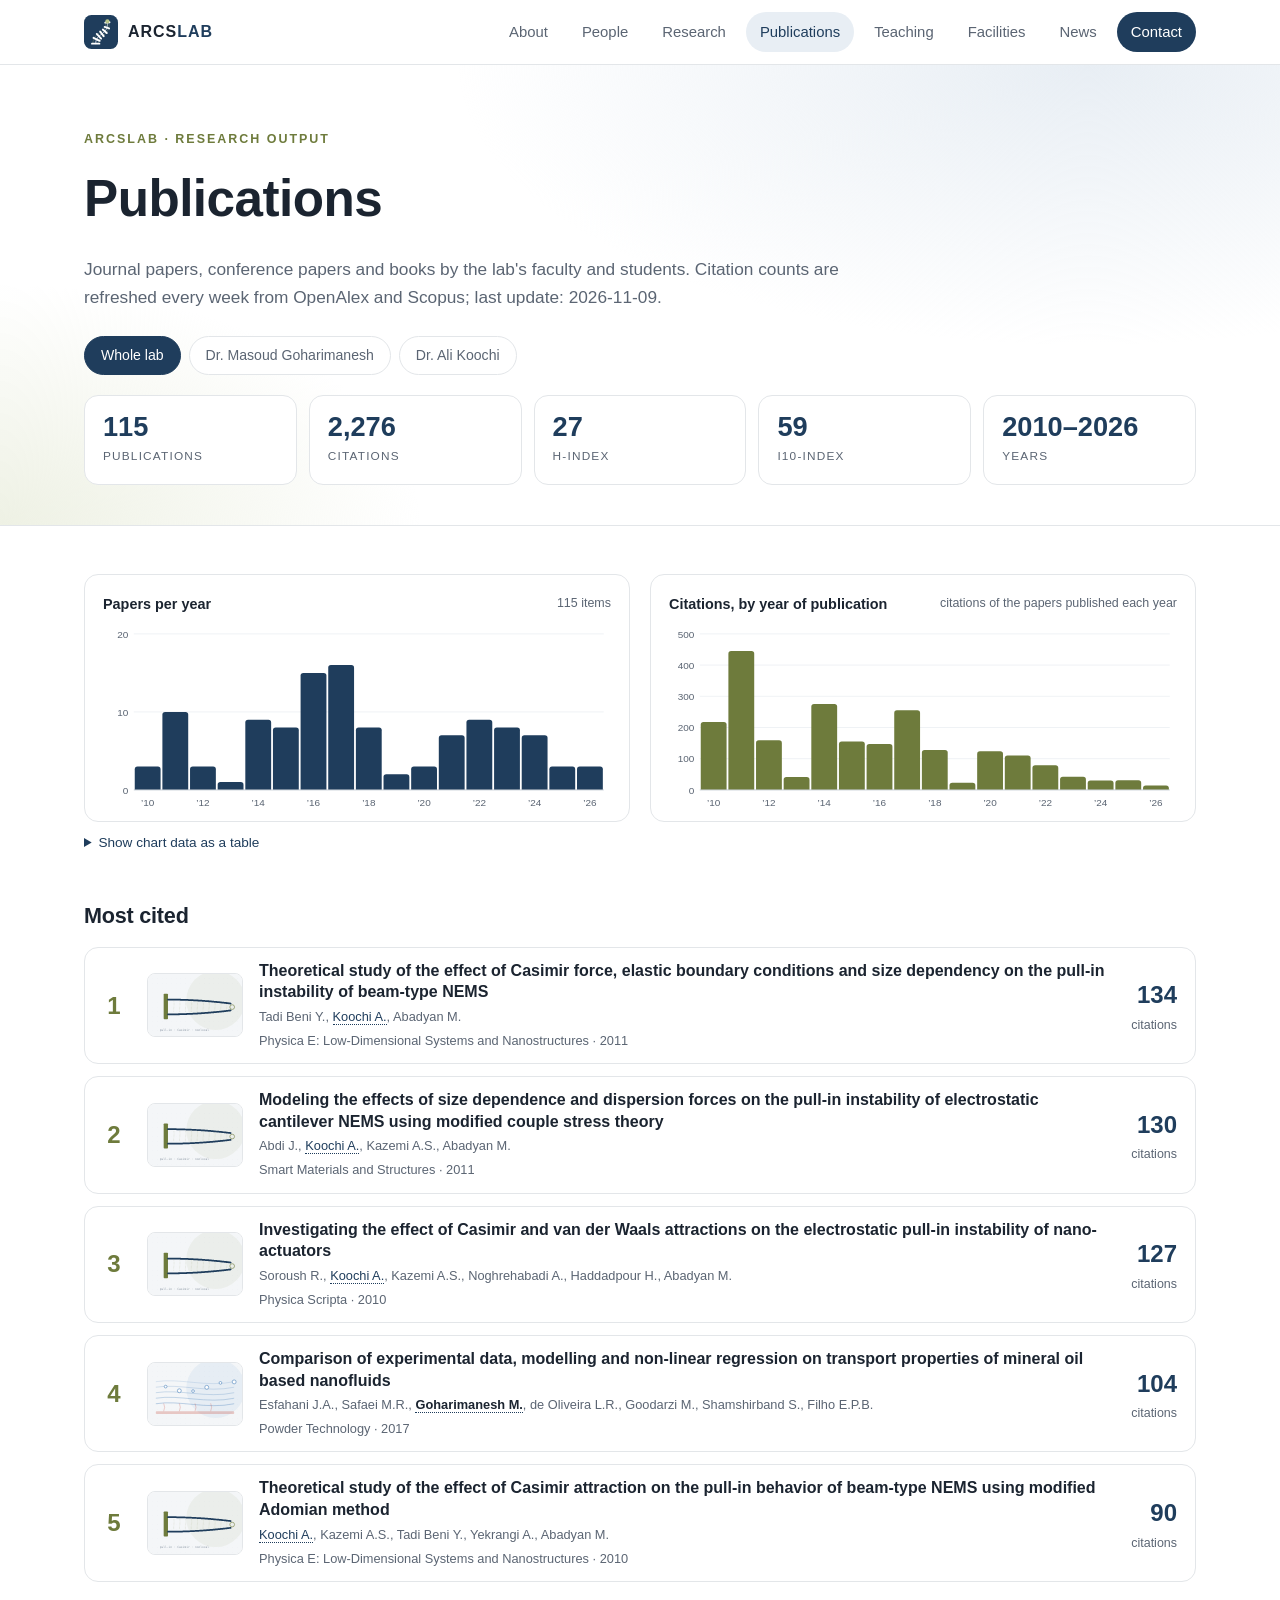
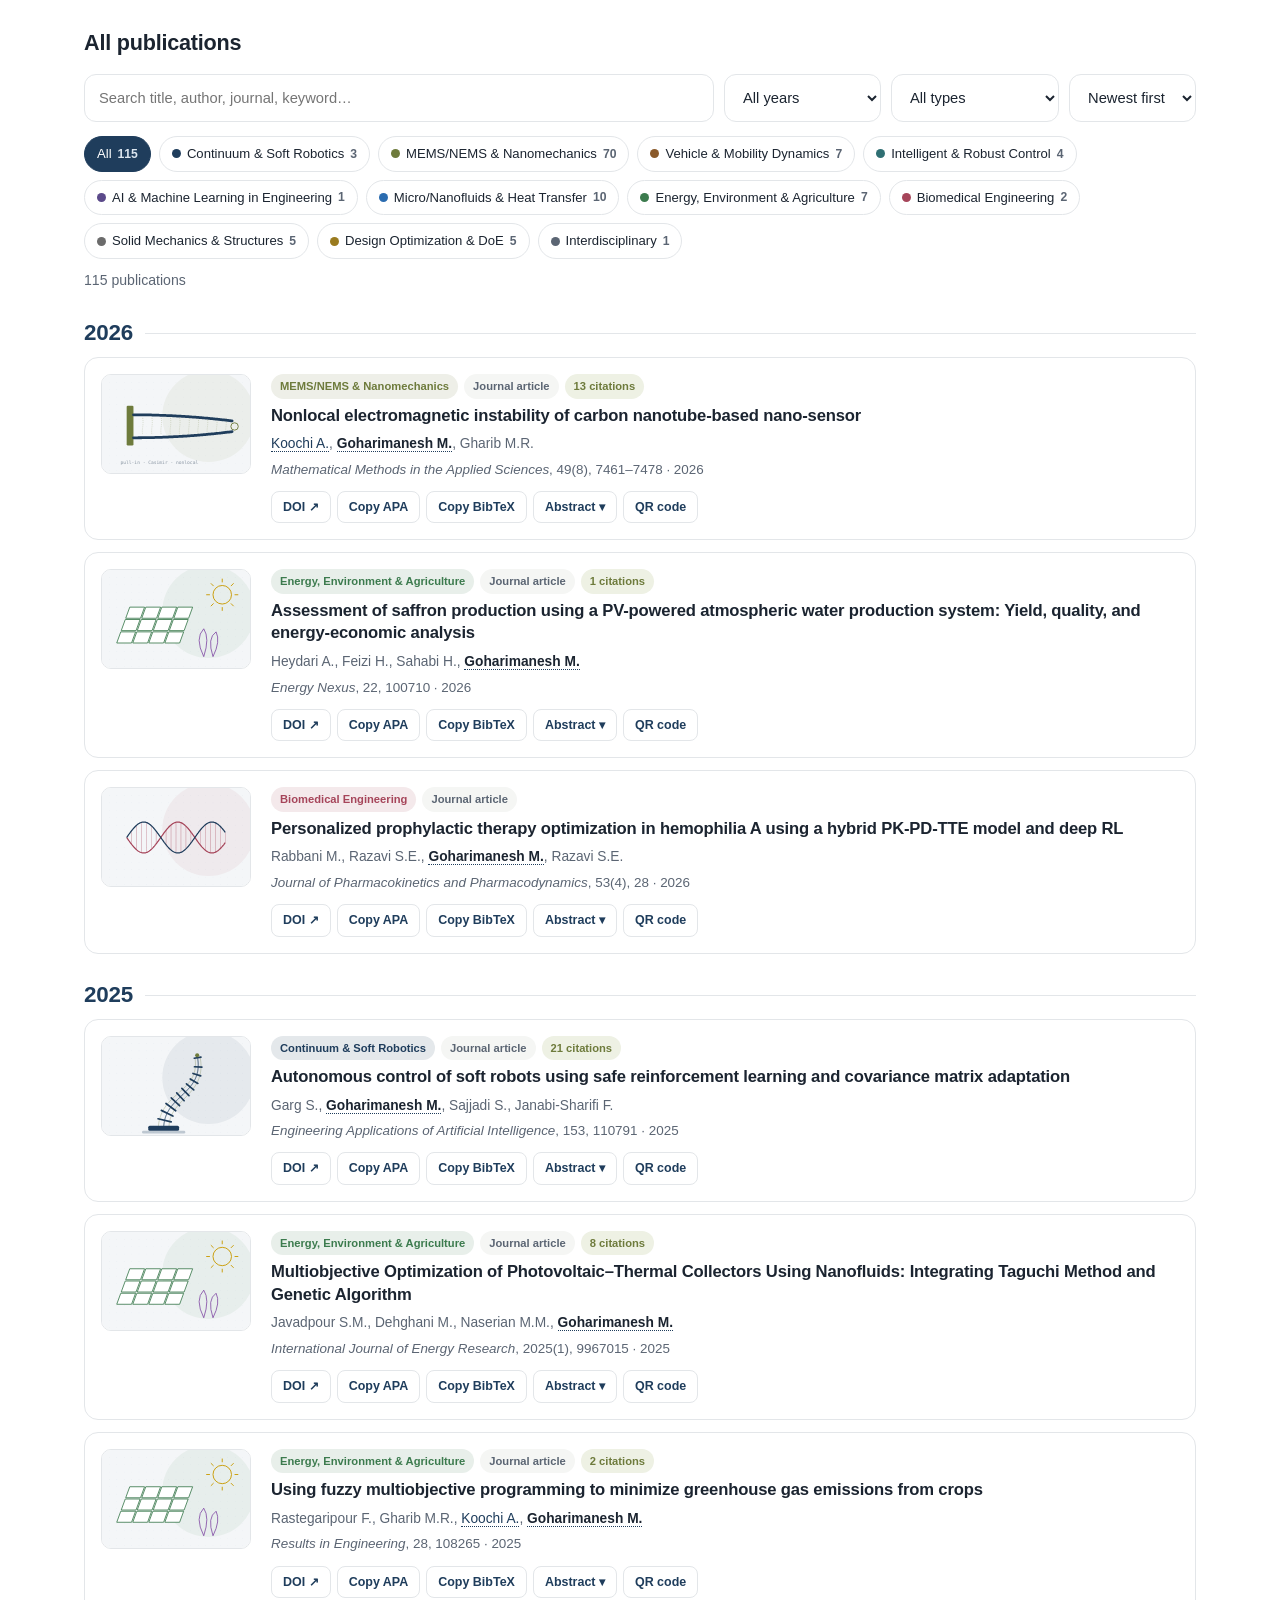
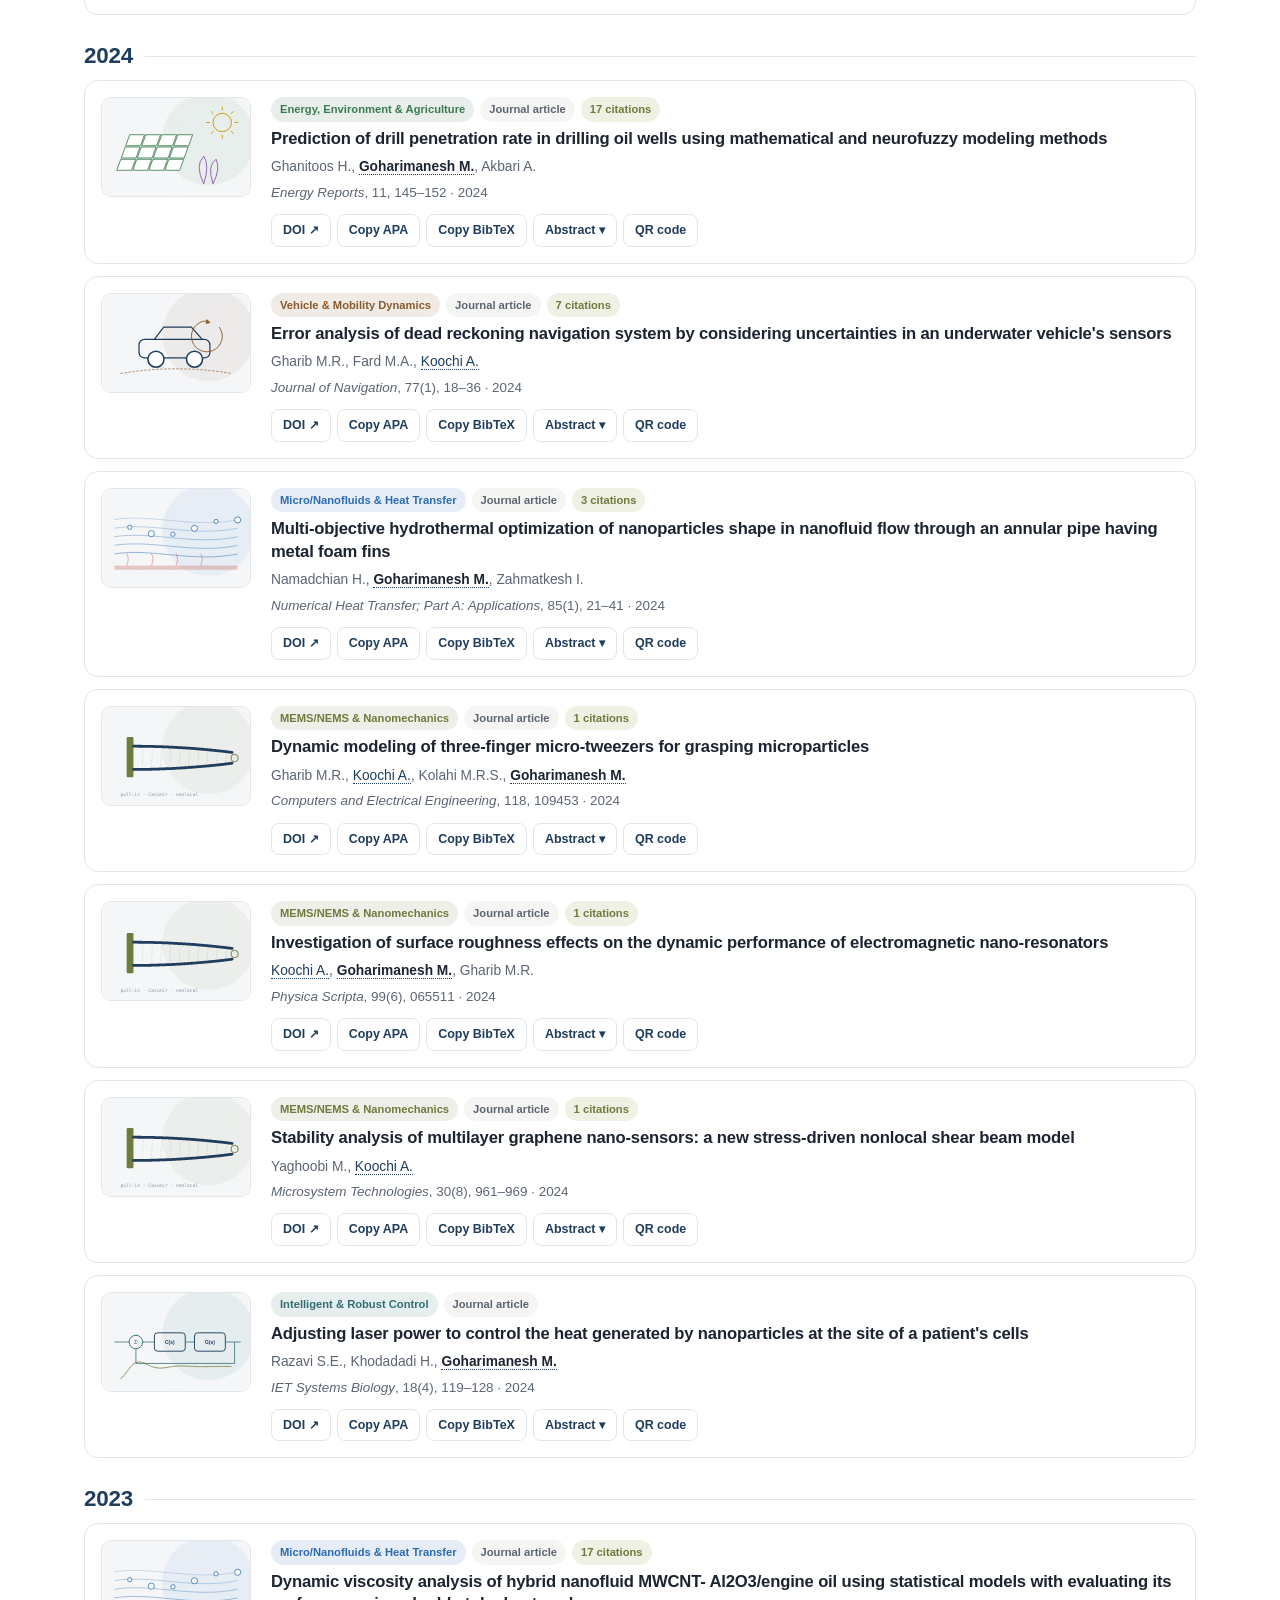
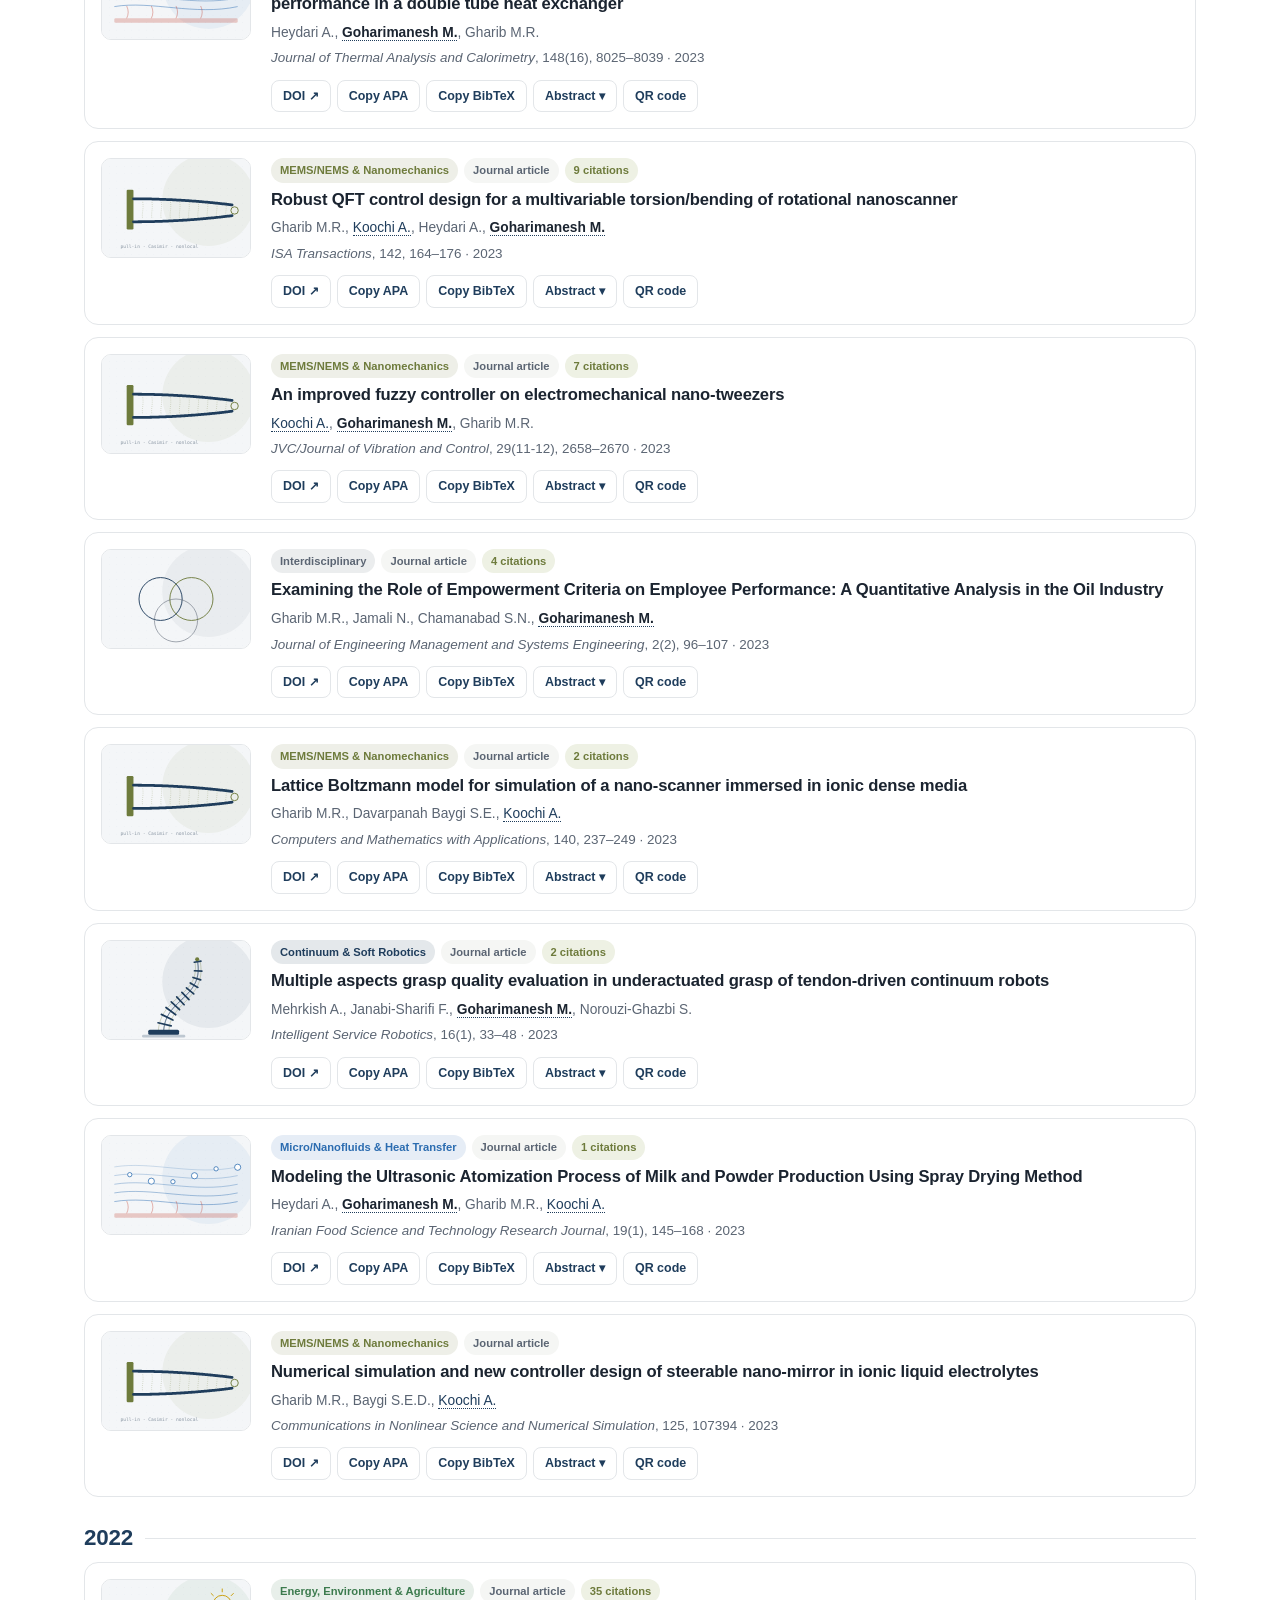
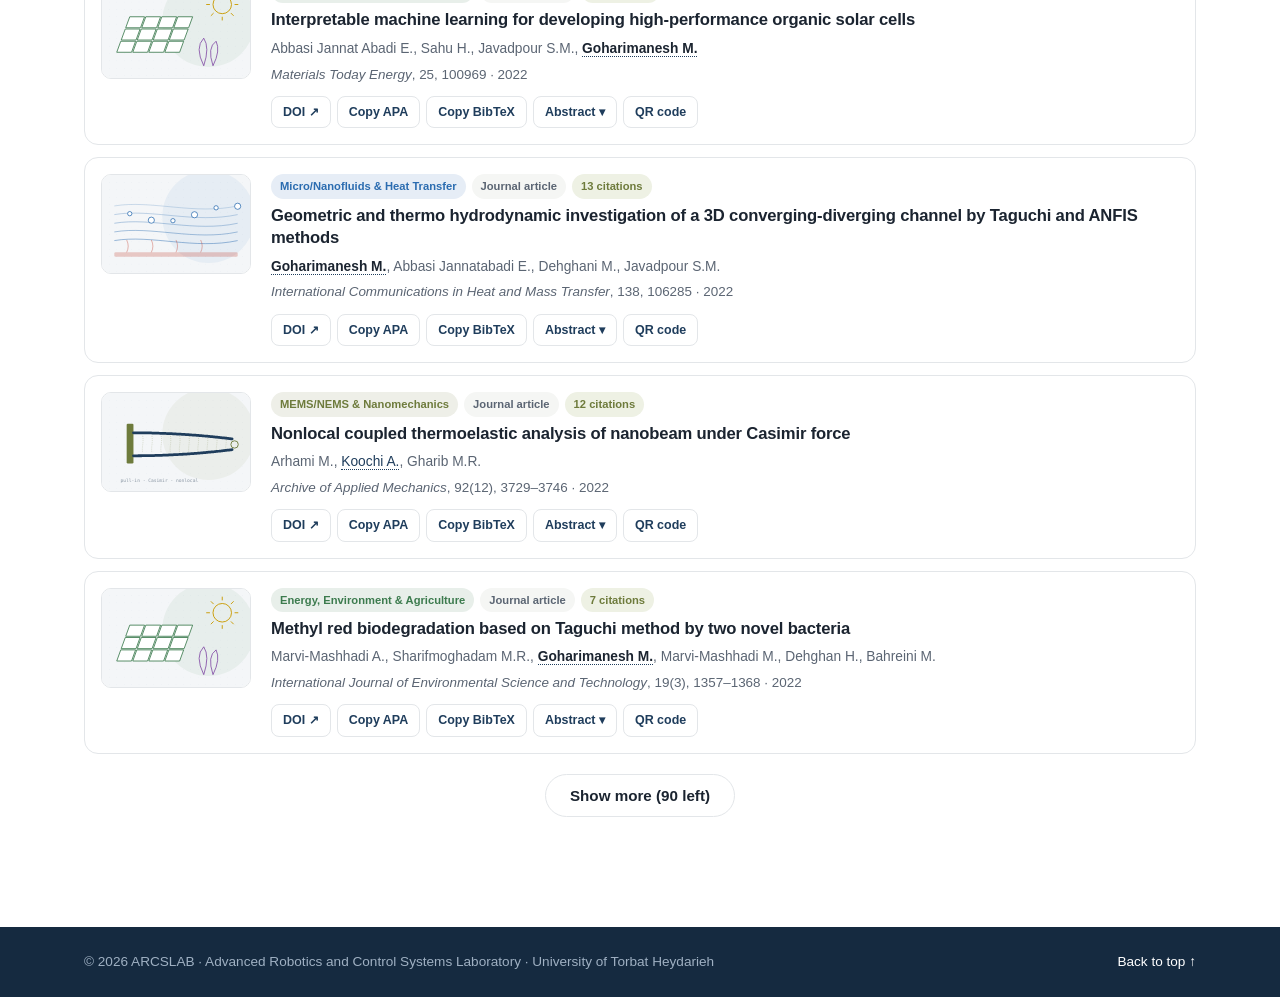
==== publications.html @ 491504fe "Site is updated" ====
<!DOCTYPE html>
<!--
  ARCSLAB — Publications page
  Data:   data/publications.csv               (updated weekly by scripts/publications.py)
          data/publication_categories.csv     (category names, colors, pictures, keyword rules)
          data/publication_overrides.csv      (manual fixes: category, type, image, hide)
          data/team.csv                       (column pub_names links authors to member profiles)
  Program: js/publications.js  ·  QR codes: js/qr.js
-->
<html lang="en">
<head>
  <meta charset="UTF-8">
  <meta name="viewport" content="width=device-width, initial-scale=1.0">
  <title>Publications | ARCSLAB</title>
  <meta name="description" content="Publications of ARCSLAB, University of Torbat Heydarieh: continuum and soft robotics, MEMS/NEMS, vehicle dynamics, intelligent control and AI in engineering — searchable, with citations, BibTeX/APA and QR codes.">
  <link rel="icon" type="image/svg+xml" href="assets/images/logo/favicon.svg">
  <link rel="stylesheet" href="css/style.css">
</head>
<body>
  <header class="site-header" id="top">
    <nav class="nav container" aria-label="Main navigation">
      <a href="index.html#home" class="brand" aria-label="ARCSLAB home">
        <img src="assets/images/logo/arcslab-logo.svg" alt="" width="34" height="34">
        <span>ARCS<b>LAB</b></span>
      </a>
      <button class="nav-toggle" aria-label="Open menu" aria-expanded="false"><span></span><span></span><span></span></button>
      <ul class="nav-links">
        <li><a href="index.html#about">About</a></li>
        <li><a href="index.html#people">People</a></li>
        <li><a href="index.html#research">Research</a></li>
        <li><a href="publications.html" class="active">Publications</a></li>
        <li><a href="index.html#teaching">Teaching</a></li>
        <li><a href="index.html#facilities">Facilities</a></li>
        <li><a href="index.html#news">News</a></li>
        <li><a href="index.html#contact" class="nav-cta">Contact</a></li>
      </ul>
    </nav>
  </header>

  <main>
    <section class="page-hero">
      <div class="container">
        <p class="eyebrow">ARCSLAB · Research output</p>
        <h1>Publications</h1>
        <p class="section-lead">Journal papers, conference papers and books by the lab's faculty and students.
          Citation counts are refreshed every week from OpenAlex and Scopus; <span id="pub-updated"></span></p>
        <div class="scope" role="group" aria-label="Whose publications" id="scope"></div>
        <div class="stat-tiles" id="stats"></div>
      </div>
    </section>

    <section class="section section-tight">
      <div class="container">
        <!-- charts: two small charts instead of one chart with two y-axes -->
        <div class="chart-row">
          <figure class="chart-card"><figcaption><b>Papers per year</b><span id="chart-papers-note"></span></figcaption><div class="chart" id="chart-papers"></div></figure>
          <figure class="chart-card"><figcaption><b id="chart-cites-title">Citations per year</b><span id="chart-cites-note"></span></figcaption><div class="chart" id="chart-cites"></div></figure>
        </div>
        <details class="chart-table"><summary>Show chart data as a table</summary><div id="chart-table"></div></details>

        <h2 class="block-title">Most cited</h2>
        <ol class="top-cited" id="top-cited"></ol>

        <h2 class="block-title" id="all">All publications</h2>
        <div class="pub-controls">
          <input type="search" id="q" placeholder="Search title, author, journal, keyword…" aria-label="Search publications" autocomplete="off">
          <select id="f-year" aria-label="Year"></select>
          <select id="f-type" aria-label="Type">
            <option value="">All types</option><option value="journal">Journal article</option><option value="conference">Conference paper</option>
            <option value="book">Book</option><option value="chapter">Book chapter</option><option value="thesis">Thesis</option>
          </select>
          <select id="f-sort" aria-label="Sort">
            <option value="new">Newest first</option><option value="cited">Most cited</option><option value="title">Title A–Z</option>
          </select>
        </div>
        <div class="cat-chips" id="f-cats" role="group" aria-label="Category"></div>
        <p class="result-line"><span id="count"></span> <button class="link-btn" id="clear" hidden>Clear filters ✕</button></p>
        <div id="pub-list" class="pub-list"></div>
        <div class="more-wrap"><button class="btn btn-ghost" id="more" hidden>Show more</button></div>
      </div>
    </section>
  </main>

  <div class="toast" id="toast" role="status" aria-live="polite"></div>
  <div class="chart-tip" id="chart-tip" role="tooltip"></div>

  <footer class="site-footer">
    <div class="container footer-inner">
      <p>© <span id="year"></span> ARCSLAB · Advanced Robotics and Control Systems Laboratory · University of Torbat Heydarieh</p>
      <a href="#top" class="to-top">Back to top ↑</a>
    </div>
  </footer>

  <script src="js/common.js"></script>
  <script src="js/qr.js"></script>
  <script src="js/publications.js"></script>
</body>
</html>
---- css/style.css ----
/* ==========================================================
   ARCSLAB — Stylesheet
   ----------------------------------------------------------
   TIP FOR NON-PROGRAMMERS:
   To change the main colors of the whole website, edit only
   the values in the ":root" block right below. Everything
   else reads its colors from there.
   ========================================================== */

:root {
  /* ---- Colors ---- */
  --bg:            #ffffff;   /* page background            */
  --bg-alt:        #f5f6f4;   /* light grey section bands   */
  --surface:       #ffffff;   /* cards                      */
  --ink:           #1b2430;   /* main text                  */
  --ink-soft:      #5b6573;   /* secondary text             */
  --line:          #e3e6e9;   /* thin borders               */
  --accent:        #1f3d5c;   /* deep blue (main accent)    */
  --accent-soft:   #e8eef4;   /* pale blue backgrounds      */
  --olive:         #6e7b3c;   /* olive (secondary accent)   */
  --olive-soft:    #eef1e4;

  /* ---- Typography: clean system fonts, no downloads ---- */
  --font: -apple-system, BlinkMacSystemFont, "Segoe UI", Roboto, "Helvetica Neue", Arial, sans-serif;
  --mono: ui-monospace, "SF Mono", Menlo, Consolas, monospace;

  /* ---- Shape & spacing ---- */
  --radius:   14px;
  --radius-s: 8px;
  --shadow:   0 1px 2px rgba(20,30,45,.04), 0 6px 24px rgba(20,30,45,.06);
  --max:      1160px;         /* max content width          */
}

/* ---------- Base ---------- */
*,
*::before,
*::after { box-sizing: border-box; }

html { scroll-behavior: smooth; scroll-padding-top: 72px; }

body {
  margin: 0;
  font-family: var(--font);
  font-size: 16px;
  line-height: 1.65;
  color: var(--ink);
  background: var(--bg);
  -webkit-font-smoothing: antialiased;
}

img { max-width: 100%; display: block; }
a   { color: var(--accent); text-decoration: none; }
a:hover { text-decoration: underline; }
h1, h2, h3, h4 { line-height: 1.2; margin: 0 0 .5em; letter-spacing: -.01em; }

.container { width: 100%; max-width: var(--max); margin: 0 auto; padding: 0 24px; }

/* ==========================================================
   HEADER / NAVIGATION
   ========================================================== */
.site-header {
  position: sticky; top: 0; z-index: 50;
  background: rgba(255,255,255,.88);
  backdrop-filter: saturate(160%) blur(10px);
  -webkit-backdrop-filter: saturate(160%) blur(10px);
  border-bottom: 1px solid var(--line);
}
.nav { display: flex; align-items: center; justify-content: space-between; height: 64px; }

.brand { display: flex; align-items: center; gap: 10px; color: var(--ink); font-weight: 600; letter-spacing: .06em; }
.brand:hover { text-decoration: none; }
.brand b { color: var(--accent); font-weight: 800; }

.nav-links { list-style: none; display: flex; gap: 6px; margin: 0; padding: 0; }
.nav-links a {
  display: block; padding: 8px 14px; border-radius: 999px;
  color: var(--ink-soft); font-size: .93rem; font-weight: 500;
}
.nav-links a:hover, .nav-links a.active { color: var(--accent); background: var(--accent-soft); text-decoration: none; }
.nav-links a.nav-cta { background: var(--accent); color: #fff; }
.nav-links a.nav-cta:hover { background: #16304a; color: #fff; }

/* hamburger (phones only) */
.nav-toggle { display: none; background: none; border: 0; padding: 8px; cursor: pointer; }
.nav-toggle span { display: block; width: 22px; height: 2px; margin: 5px 0; background: var(--ink); transition: .25s; }

/* ==========================================================
   HERO
   ========================================================== */
.hero {
  position: relative; overflow: hidden;
  min-height: min(calc(100vh - 64px), 880px);   /* full screen, but never taller than 880px */
  display: flex; align-items: center;
  background:
    radial-gradient(1200px 600px at 85% 20%, var(--accent-soft), transparent 60%),
    radial-gradient(800px 500px at 10% 100%, var(--olive-soft), transparent 60%),
    var(--bg);
}
.hero-art {
  position: absolute; inset: 0;
  display: flex; justify-content: flex-end; align-items: center;
  pointer-events: none;
}
.hero-art img { height: min(105%, 920px); width: auto; max-width: none; opacity: .95; transform: translateX(6%); }

.hero-content { position: relative; padding-top: 80px; padding-bottom: 80px; }
.eyebrow {
  font-size: .78rem; text-transform: uppercase; letter-spacing: .16em;
  color: var(--olive); font-weight: 600; margin: 0 0 18px;
}
.hero h1 {
  font-size: clamp(3.2rem, 9vw, 6.5rem);
  font-weight: 800; letter-spacing: .02em; margin: 0; color: var(--ink);
}
.hero h1 span { color: var(--accent); }
.hero-full { font-size: clamp(1rem, 2vw, 1.25rem); color: var(--ink-soft); margin: 6px 0 0; }
.hero-tagline {
  font-size: clamp(1.4rem, 3vw, 2rem); font-weight: 300; margin: 28px 0 0;
  max-width: 16ch; line-height: 1.25;
}
.hero-actions { display: flex; flex-wrap: wrap; gap: 12px; margin-top: 36px; }

.hero-stats { list-style: none; display: flex; gap: 40px; padding: 0; margin: 56px 0 0; }
.hero-stats strong { display: block; font-size: 2rem; font-weight: 700; color: var(--accent); line-height: 1; }
.hero-stats span { font-size: .8rem; text-transform: uppercase; letter-spacing: .1em; color: var(--ink-soft); }

/* ---------- Buttons ---------- */
.btn {
  display: inline-block; padding: 12px 24px; border-radius: 999px;
  font-weight: 600; font-size: .95rem; transition: .2s;
}
.btn:hover { text-decoration: none; transform: translateY(-1px); }
.btn-primary { background: var(--accent); color: #fff; }
.btn-primary:hover { background: #16304a; }
.btn-ghost { border: 1px solid var(--line); color: var(--ink); background: rgba(255,255,255,.7); }
.btn-ghost:hover { border-color: var(--accent); color: var(--accent); }

/* ==========================================================
   SECTIONS
   ========================================================== */
.section { padding: 110px 0; }
.section-alt { background: var(--bg-alt); }
.section-head { max-width: 720px; margin-bottom: 56px; }
.section-index {
  font-family: var(--mono); font-size: .8rem; color: var(--olive);
  margin: 0 0 10px; letter-spacing: .1em;
}
.section-index::after { content: ""; display: inline-block; width: 40px; height: 1px; background: var(--olive); vertical-align: middle; margin-left: 10px; }
.section h2 { font-size: clamp(1.9rem, 4vw, 2.6rem); font-weight: 700; }
.section-lead { color: var(--ink-soft); font-size: 1.08rem; margin: 0; }
.sub-head {
  font-size: .8rem; text-transform: uppercase; letter-spacing: .14em;
  color: var(--ink-soft); margin: 40px 0 16px; font-weight: 600;
}

/* ---------- generic card ---------- */
.card {
  background: var(--surface); border: 1px solid var(--line);
  border-radius: var(--radius); overflow: hidden;
  transition: transform .25s, box-shadow .25s, border-color .25s;
}
.card:hover { transform: translateY(-3px); box-shadow: var(--shadow); border-color: #d5dbe1; }

/* ==========================================================
   ABOUT
   ========================================================== */
.about-grid { display: grid; grid-template-columns: repeat(3, 1fr); gap: 24px; }
.about-card {
  background: var(--surface); border: 1px solid var(--line);
  border-radius: var(--radius); padding: 32px;
}
.about-icon { width: 44px; height: 44px; margin-bottom: 18px; }
.about-card h3 { font-size: 1.2rem; }
.about-card p { color: var(--ink-soft); margin: 0; }

.tick-list { list-style: none; padding: 0; margin: 0; color: var(--ink-soft); font-size: .95rem; }
.tick-list li { position: relative; padding-left: 22px; margin-bottom: 10px; }
.tick-list li::before { content: ""; position: absolute; left: 0; top: .6em; width: 10px; height: 2px; background: var(--olive); }

.chips { display: flex; flex-wrap: wrap; gap: 8px; }
.chip {
  font-size: .8rem; padding: 5px 12px; border-radius: 999px;
  background: var(--accent-soft); color: var(--accent); font-weight: 500;
}
.chip.olive { background: var(--olive-soft); color: var(--olive); }

/* ==========================================================
   PEOPLE
   ========================================================== */
.faculty-grid { display: grid; grid-template-columns: repeat(2, 1fr); gap: 24px; margin-bottom: 64px; }
.faculty-card { display: grid; grid-template-columns: 170px 1fr; }
.faculty-card .photo { background: var(--accent-soft); }
.faculty-card .photo img { width: 100%; height: 100%; object-fit: cover; }
.faculty-card .body { padding: 26px 28px; }
.role-tag {
  display: inline-block; font-size: .72rem; text-transform: uppercase; letter-spacing: .12em;
  color: var(--olive); font-weight: 700; margin-bottom: 6px;
}
.faculty-card h3 { font-size: 1.3rem; margin-bottom: 2px; }
.person-title { color: var(--ink-soft); font-size: .9rem; margin: 0 0 12px; }
.person-bio { font-size: .93rem; color: var(--ink-soft); margin: 0 0 14px; }
.person-email { font-size: .88rem; display: inline-block; margin-bottom: 14px; }

/* social / academic profile links */
.socials { display: flex; flex-wrap: wrap; gap: 6px; }
.socials a {
  display: inline-flex; align-items: center; gap: 6px;
  font-size: .76rem; font-weight: 600; padding: 5px 10px; border-radius: 999px;
  border: 1px solid var(--line); color: var(--ink-soft); background: #fff;
}
.socials a:hover { border-color: var(--accent); color: var(--accent); text-decoration: none; }
.socials svg { width: 14px; height: 14px; flex: none; }

/* filter buttons */
.filter-bar { display: flex; flex-wrap: wrap; gap: 8px; margin-bottom: 28px; }
.filter-btn {
  font: inherit; font-size: .88rem; padding: 7px 16px; border-radius: 999px; cursor: pointer;
  border: 1px solid var(--line); background: #fff; color: var(--ink-soft);
}
.filter-btn.active, .filter-btn:hover { background: var(--accent); border-color: var(--accent); color: #fff; }

.people-grid { display: grid; grid-template-columns: repeat(auto-fill, minmax(230px, 1fr)); gap: 20px; }
.student-card { padding: 24px; text-align: center; }
.student-card img {
  width: 96px; height: 96px; border-radius: 50%; object-fit: cover;
  margin: 0 auto 14px; background: var(--accent-soft);
}
.student-card h4 { font-size: 1.02rem; margin-bottom: 2px; }
.student-card .person-title { font-size: .82rem; margin-bottom: 8px; }
.student-card .topic { font-size: .85rem; color: var(--ink-soft); margin: 0 0 12px; }
.student-card .socials { justify-content: center; }

/* ==========================================================
   PROJECTS
   ========================================================== */
.project-grid { display: grid; grid-template-columns: repeat(auto-fill, minmax(330px, 1fr)); gap: 24px; }
.project-card { display: flex; flex-direction: column; }
.project-card .thumb { aspect-ratio: 16 / 9; background: var(--bg-alt); border-bottom: 1px solid var(--line); }
.project-card .thumb img { width: 100%; height: 100%; object-fit: cover; }
.project-card .body { padding: 24px; display: flex; flex-direction: column; flex: 1; }
.project-card h3 { font-size: 1.12rem; }
.project-card p { color: var(--ink-soft); font-size: .93rem; margin: 0 0 16px; }
.project-meta { margin-top: auto; padding-top: 14px; border-top: 1px dashed var(--line); font-size: .84rem; color: var(--ink-soft); }
.project-meta div { margin-bottom: 4px; }
.project-meta b { color: var(--ink); font-weight: 600; }
.status {
  display: inline-block; font-size: .7rem; font-weight: 700; text-transform: uppercase; letter-spacing: .1em;
  padding: 3px 10px; border-radius: 999px; margin-bottom: 12px; align-self: flex-start;
}
.status-ongoing   { background: var(--olive-soft); color: var(--olive); }
.status-completed { background: var(--accent-soft); color: var(--accent); }
.status-planned   { background: #f4eee4; color: #8a6a2f; }
.project-card .chips { margin-bottom: 14px; }

/* ==========================================================
   FACILITIES
   ========================================================== */
.facility-grid { display: grid; grid-template-columns: repeat(auto-fill, minmax(250px, 1fr)); gap: 20px; }
.facility-card .thumb { aspect-ratio: 4 / 3; background: #fff; border-bottom: 1px solid var(--line); }
.facility-card .thumb img { width: 100%; height: 100%; object-fit: cover; }
.facility-card .body { padding: 20px; }
.facility-card .category { font-size: .7rem; text-transform: uppercase; letter-spacing: .12em; color: var(--olive); font-weight: 700; }
.facility-card h3 { font-size: 1.02rem; margin: 6px 0 6px; }
.facility-card p { font-size: .88rem; color: var(--ink-soft); margin: 0; }

/* ==========================================================
   EVENTS
   ========================================================== */
.event-list { display: grid; gap: 14px; }
.event {
  display: grid; grid-template-columns: 92px 1fr auto; gap: 24px; align-items: center;
  padding: 20px 24px;
}
.event-date {
  text-align: center; border-right: 1px solid var(--line); padding-right: 20px;
}
.event-date .d { display: block; font-size: 1.9rem; font-weight: 700; color: var(--accent); line-height: 1; }
.event-date .m { font-size: .75rem; text-transform: uppercase; letter-spacing: .12em; color: var(--ink-soft); }
.event h3 { font-size: 1.05rem; margin-bottom: 4px; }
.event p { margin: 0; font-size: .9rem; color: var(--ink-soft); }
.event .where { font-size: .82rem; color: var(--ink-soft); margin-top: 4px; }
.event-type {
  font-size: .72rem; font-weight: 700; text-transform: uppercase; letter-spacing: .1em;
  padding: 4px 12px; border-radius: 999px; background: var(--accent-soft); color: var(--accent); white-space: nowrap;
}
.event-list-past .event { opacity: .7; }
.event-list-past .event-date .d { color: var(--ink-soft); }

.empty { color: var(--ink-soft); font-style: italic; }

/* ==========================================================
   CONTACT (dark band)
   ========================================================== */
.section-dark { background: var(--accent); color: #e6edf4; }
.section-dark h2 { color: #fff; }
.section-dark .section-lead { color: #c3d0dd; }
.section-dark .section-index { color: #b8c58a; }
.section-dark .section-index::after { background: #b8c58a; }
.contact-grid { display: grid; grid-template-columns: 1fr 1fr; gap: 56px; align-items: start; }
.contact-card {
  font-style: normal; background: rgba(255,255,255,.06);
  border: 1px solid rgba(255,255,255,.14); border-radius: var(--radius); padding: 28px;
}
.contact-row { display: flex; gap: 16px; padding: 14px 0; border-bottom: 1px solid rgba(255,255,255,.1); }
.contact-row:last-child { border-bottom: 0; }
.contact-row img { width: 22px; height: 22px; margin-top: 3px; flex: none; }
.contact-row .label { display: block; font-size: .72rem; text-transform: uppercase; letter-spacing: .12em; color: #b8c58a; margin-bottom: 2px; }
.contact-row a { color: #fff; }

/* ==========================================================
   FOOTER
   ========================================================== */
.site-footer { background: #152a40; color: #9fb0c2; font-size: .85rem; padding: 24px 0; }
.footer-inner { display: flex; justify-content: space-between; gap: 16px; flex-wrap: wrap; }
.footer-inner p { margin: 0; }
.to-top { color: #fff; }

/* scroll fade-in animation (added by main.js) */
.reveal { opacity: 0; transform: translateY(18px); transition: opacity .6s ease, transform .6s ease; }
.reveal.visible { opacity: 1; transform: none; }
@media (prefers-reduced-motion: reduce) {
  .reveal { opacity: 1; transform: none; transition: none; }
  html { scroll-behavior: auto; }
}

/* ==========================================================
   RESPONSIVE (tablets & phones)
   ========================================================== */
@media (max-width: 960px) {
  .about-grid    { grid-template-columns: 1fr; }
  .faculty-grid  { grid-template-columns: 1fr; }
  .contact-grid  { grid-template-columns: 1fr; gap: 32px; }
  .hero-art img  { opacity: .35; transform: translateX(25%); }
}

@media (max-width: 760px) {
  .container { padding: 0 16px; }
  .section { padding: 72px 0; }

  .nav-toggle { display: block; }
  .nav-links {
    position: absolute; top: 64px; left: 0; right: 0;
    flex-direction: column; gap: 0; padding: 8px 16px 16px;
    background: #fff; border-bottom: 1px solid var(--line);
    display: none;
  }
  .nav-links.open { display: flex; }
  .nav-links a { border-radius: var(--radius-s); padding: 12px 14px; }

  .hero-stats { gap: 24px; }
  .hero-art img { opacity: .14; transform: translateX(40%); }
  .faculty-card { grid-template-columns: 1fr; }
  .faculty-card .photo { height: 220px; }
  .project-grid { grid-template-columns: 1fr; }

  .event { grid-template-columns: 70px 1fr; gap: 16px; padding: 18px; }
  .event-date { padding-right: 14px; }
  .event-type { grid-column: 2; justify-self: start; }
}

/* ==========================================================
   v2 ADDITIONS — interactive robot, profiles, publications,
   teaching, collaborations, gratitude (same colors & fonts)
   ========================================================== */
[hidden] { display: none !important; }
.muted { color: var(--ink-soft); }
.btn-sm { padding: 8px 16px; font-size: .85rem; }

/* ---- hero with robot ---- */
.hero { min-height: 0; }
.hero-grid { display: grid; grid-template-columns: 1fr 1.05fr; gap: 48px; align-items: center; padding: 56px 24px 64px; }
.hero-content { padding: 0; }
.hero-stats { flex-wrap: wrap; gap: 28px 36px; margin-top: 44px; }
.robot-card { margin: 0; background: #fff; border: 1px solid var(--line); border-radius: 20px; padding: 16px; box-shadow: var(--shadow); }
.robot-head { display: flex; justify-content: space-between; align-items: center; font-family: var(--mono); font-size: .76rem; color: var(--ink-soft); margin-bottom: 10px; gap: 8px; }
.live-dot { display: inline-block; width: 8px; height: 8px; border-radius: 50%; background: var(--olive); margin-right: 6px; animation: pulse 1.6s infinite; }
@keyframes pulse { 50% { opacity: .3; } }
.robot-hint { color: var(--olive); }
#robotCanvas { width: 100%; height: 360px; display: block; border-radius: 14px; background: #fbfcfd; border: 1px solid var(--line); cursor: crosshair; touch-action: none; }
.robot-read { display: grid; grid-template-columns: 1fr 1fr 1.4fr; gap: 8px; margin: 12px 0; }
.robot-read div { background: var(--bg-alt); border-radius: 10px; padding: 7px 10px; }
.robot-read small { display: block; font-size: .64rem; text-transform: uppercase; letter-spacing: .08em; color: var(--ink-soft); }
.robot-read b { font-family: var(--mono); font-size: .92rem; color: var(--accent); }
.robot-paths, .robot-actions { display: flex; flex-wrap: wrap; gap: 6px; align-items: center; }
.chip-btn { font: inherit; font-size: .8rem; padding: 6px 12px; border-radius: 999px; border: 1px solid var(--line); background: #fff; color: var(--ink); cursor: pointer; transition: .2s; }
.chip-btn:hover { border-color: var(--accent); color: var(--accent); }
.chip-btn.on { background: var(--accent); border-color: var(--accent); color: #fff; }
.robot-sliders { display: grid; grid-template-columns: 1fr 1fr; gap: 14px; margin: 12px 0; }
.robot-sliders label { font-size: .8rem; color: var(--ink-soft); display: block; }
.robot-sliders b { font-family: var(--mono); color: var(--olive); float: right; }
.robot-sliders input { width: 100%; accent-color: var(--accent); }
.robot-model { flex-basis: 100%; font-size: .8rem; color: var(--ink-soft); margin-top: 4px; }
.robot-model summary { cursor: pointer; color: var(--accent); }

/* ---- shared bits ---- */
.clamp-4 { display: -webkit-box; -webkit-line-clamp: 4; -webkit-box-orient: vertical; overflow: hidden; }
.more-link { display: inline-block; margin-top: 14px; font-size: .88rem; font-weight: 600; }
.faculty-card h3 a { color: var(--ink); }
.faculty-card .photo { display: block; }
.student-card { position: relative; }
.student-card h4 a { color: var(--ink); }
.stretched::after { content: ""; position: absolute; inset: 0; }
.card-more { font-size: .8rem; color: var(--accent); font-weight: 600; }
.student-card:hover .card-more { text-decoration: underline; }
.tag-row { display: flex; gap: 8px; flex-wrap: wrap; align-items: center; margin-bottom: 12px; }
.tag-row .status { margin: 0; }
.kind { font-size: .7rem; font-weight: 600; text-transform: uppercase; letter-spacing: .08em; color: var(--ink-soft); background: var(--bg-alt); padding: 3px 9px; border-radius: 999px; }
.status-external { background: #f4eee4; color: #8a6a2f; }
.section-head-row { display: flex; justify-content: space-between; align-items: flex-end; gap: 20px; flex-wrap: wrap; max-width: none; }
.section-head-row > div { max-width: 720px; }
.section-tight { padding-top: 48px; }
.block-title, .section .block-title { font-size: 1.35rem; font-weight: 700; margin: 48px 0 18px; }
.block-title small { color: var(--ink-soft); font-weight: 500; font-size: .8em; }
.empty { color: var(--ink-soft); font-style: italic; }

/* ---- stat tiles & publication teaser ---- */
.stat-tiles { display: grid; grid-template-columns: repeat(auto-fit, minmax(130px, 1fr)); gap: 12px; }
.stat-tile { background: #fff; border: 1px solid var(--line); border-radius: 14px; padding: 16px 18px; }
.stat-tile strong { display: block; font-size: 1.7rem; font-weight: 700; color: var(--accent); line-height: 1.1; }
.stat-tile span { font-size: .74rem; text-transform: uppercase; letter-spacing: .1em; color: var(--ink-soft); }
.stat-tiles.small { margin-top: 20px; max-width: 460px; }
.stat-tiles.small strong { font-size: 1.4rem; }
.pub-teaser { display: grid; grid-template-columns: 1fr 1.2fr 1.2fr; gap: 32px; align-items: start; }
.pub-teaser .stat-tiles { grid-template-columns: 1fr 1fr; }
.pub-teaser .sub-head { margin-top: 0; }
.mini-pubs { margin: 0; padding-left: 20px; }
.mini-pubs li { margin-bottom: 14px; font-size: .92rem; line-height: 1.4; }
.mini-pubs li a { color: var(--ink); font-weight: 600; }
.mini-pubs li a:hover { color: var(--accent); }
.mini-pubs li span { display: block; font-size: .8rem; color: var(--ink-soft); margin-top: 3px; }
.mini-pubs li b { color: var(--olive); }

/* ---- teaching ---- */
.academy { display: grid; grid-template-columns: 1.4fr 1fr; gap: 32px; align-items: center; background: linear-gradient(120deg, var(--accent-soft), #fff 60%); border: 1px solid var(--line); border-radius: var(--radius); padding: 32px; margin-bottom: 32px; }
.academy h3 { font-size: 1.5rem; margin: 8px 0 10px; }
.academy p { color: var(--ink-soft); }
.academy .hero-actions { margin-top: 20px; }
.academy-img { width: 100%; border-radius: 14px; border: 1px solid var(--line); }
.academy-frame { grid-column: 1 / -1; }
.academy-frame iframe { width: 100%; height: 640px; border: 1px solid var(--line); border-radius: 14px; background: #fff; }
.course-grid { display: grid; grid-template-columns: repeat(auto-fill, minmax(260px, 1fr)); gap: 20px; }
.course-card { display: flex; flex-direction: column; }
.course-card .thumb { aspect-ratio: 5 / 3; border-bottom: 1px solid var(--line); background: var(--bg-alt); }
.course-card .thumb img { width: 100%; height: 100%; object-fit: cover; }
.course-card .body { padding: 20px; display: flex; flex-direction: column; flex: 1; }
.course-card h3 { font-size: 1.06rem; margin-bottom: 2px; }
.course-card .fa { margin: 0 0 8px; color: var(--olive); font-size: .95rem; font-family: Tahoma, "Vazirmatn", sans-serif; }
.course-card p { font-size: .88rem; color: var(--ink-soft); margin: 0 0 10px; }
.course-card .instructor { font-size: .8rem; margin-top: auto; padding-top: 8px; }
.course-card .btn, .course-card .soon { align-self: flex-start; margin-top: 8px; }
.soon { font-size: .8rem; color: var(--ink-soft); font-style: italic; }

/* ---- collaborations & gratitude ---- */
.collab-grid { display: grid; gap: 20px; }
.collab-card { display: grid; grid-template-columns: 120px 1fr; align-items: stretch; }
.collab-badge { background: var(--accent); color: #fff; display: grid; place-items: center; font-weight: 800; font-size: 1.4rem; letter-spacing: .08em; }
.collab-card .body { padding: 24px 28px; }
.collab-card p { color: var(--ink-soft); }
.collab-card .joint b { color: var(--olive); font-size: 1.1rem; }
.benefactor-grid { display: grid; grid-template-columns: repeat(auto-fill, minmax(230px, 1fr)); gap: 20px; }
.benefactor-card img { width: 100%; aspect-ratio: 1; object-fit: cover; }
.benefactor-card .body { padding: 18px 20px; }
.benefactor-card h3 { font-size: 1.02rem; margin: 4px 0 6px; }
.benefactor-card p { font-size: .88rem; color: var(--ink-soft); margin: 0; }
.benefactor-card.memoriam img { filter: grayscale(.35); }
.memo { font-size: .7rem; text-transform: uppercase; letter-spacing: .12em; color: var(--ink-soft); font-weight: 700; }

/* ---- page hero (publications & profile) ---- */
.page-hero { padding: 64px 0 40px; background: radial-gradient(900px 400px at 85% 0%, var(--accent-soft), transparent 70%), radial-gradient(700px 400px at 0% 100%, var(--olive-soft), transparent 60%), var(--bg); border-bottom: 1px solid var(--line); }
.page-hero h1 { font-size: clamp(2.2rem, 5vw, 3.2rem); font-weight: 800; }
.page-hero .section-lead { max-width: 760px; margin-bottom: 24px; }
.scope { display: flex; flex-wrap: wrap; gap: 8px; margin-bottom: 20px; }

/* ---- charts ---- */
.chart-row { display: grid; grid-template-columns: 1fr 1fr; gap: 20px; }
.chart-card { margin: 0; background: #fff; border: 1px solid var(--line); border-radius: var(--radius); padding: 18px 18px 8px; }
.chart-card figcaption { display: flex; justify-content: space-between; gap: 10px; flex-wrap: wrap; font-size: .9rem; margin-bottom: 6px; }
.chart-card figcaption span { color: var(--ink-soft); font-size: .78rem; }
.chart svg { width: 100%; height: auto; display: block; }
.chart .grid { stroke: #eef1f4; stroke-width: 1; }
.chart .axis { stroke: #c9d0d8; stroke-width: 1; }
.chart .tick { font: 11px var(--font); fill: var(--ink-soft); }
.chart .bar.hover path { opacity: .75; }
.chart-tip { position: fixed; pointer-events: none; opacity: 0; background: var(--ink); color: #fff; font-size: .8rem; padding: 5px 10px; border-radius: 8px; z-index: 80; transition: opacity .1s; white-space: nowrap; }
.chart-table { margin-top: 10px; font-size: .85rem; }
.chart-table summary { cursor: pointer; color: var(--accent); }
.chart-table table { border-collapse: collapse; margin-top: 10px; }
.chart-table th, .chart-table td { padding: 4px 14px; border-bottom: 1px solid var(--line); text-align: right; }

/* ---- most cited ---- */
.top-cited { list-style: none; padding: 0; margin: 0; display: grid; gap: 12px; }
.top-item { display: grid; grid-template-columns: 34px 96px 1fr auto; gap: 16px; align-items: center; background: #fff; border: 1px solid var(--line); border-radius: 14px; padding: 12px 18px 12px 12px; }
.top-item .rank { font-size: 1.5rem; font-weight: 800; color: var(--olive); text-align: center; }
.top-item img { width: 96px; height: 64px; object-fit: cover; border-radius: 8px; border: 1px solid var(--line); }
.top-item .t { font-weight: 600; color: var(--ink); line-height: 1.35; display: block; }
.top-item .a, .top-item .v { display: block; font-size: .8rem; color: var(--ink-soft); margin-top: 3px; }
.top-item .cites { text-align: right; font-size: .78rem; color: var(--ink-soft); white-space: nowrap; }
.top-item .cites b { display: block; font-size: 1.5rem; color: var(--accent); }

/* ---- publication list ---- */
.pub-controls { display: grid; grid-template-columns: 1fr auto auto auto; gap: 10px; }
.pub-controls input, .pub-controls select { font: inherit; font-size: .92rem; padding: 11px 14px; border: 1px solid var(--line); border-radius: 12px; background: #fff; color: var(--ink); }
.pub-controls input:focus, .pub-controls select:focus { outline: 2px solid var(--accent); outline-offset: 1px; }
.cat-chips { display: flex; flex-wrap: wrap; gap: 8px; margin: 14px 0 6px; }
.cat-chip { font: inherit; font-size: .82rem; padding: 6px 12px; border-radius: 999px; border: 1px solid var(--line); background: #fff; color: var(--ink); cursor: pointer; display: inline-flex; align-items: center; gap: 6px; }
.cat-chip i { width: 9px; height: 9px; border-radius: 50%; background: var(--c); }
.cat-chip b { font-weight: 600; color: var(--ink-soft); font-size: .76rem; }
.cat-chip:hover { border-color: var(--accent); }
.cat-chip.on { background: var(--accent); color: #fff; border-color: var(--accent); }
.cat-chip.on b { color: #dbe5ef; }
.result-line { color: var(--ink-soft); font-size: .88rem; margin: 10px 0; }
.link-btn { font: inherit; font-size: .85rem; background: none; border: 0; color: var(--accent); cursor: pointer; }
.year-head { font-size: 1.4rem; color: var(--accent); margin: 28px 0 10px; display: flex; align-items: center; gap: 12px; }
.year-head::after { content: ""; flex: 1; height: 1px; background: var(--line); }
.pub { display: grid; grid-template-columns: 150px 1fr; gap: 20px; background: #fff; border: 1px solid var(--line); border-radius: 14px; padding: 16px; margin-bottom: 12px; transition: border-color .2s, box-shadow .2s; }
.pub:hover { border-color: #cfd6de; box-shadow: var(--shadow); }
.pub-img { width: 150px; height: 100px; object-fit: cover; border-radius: 10px; border: 1px solid var(--line); }
.pub-tags { display: flex; flex-wrap: wrap; gap: 6px; margin-bottom: 6px; }
.cat-tag { font-size: .7rem; font-weight: 700; padding: 3px 9px; border-radius: 999px; color: var(--c); background: color-mix(in srgb, var(--c) 12%, white); }
.type-tag, .cite-tag { font-size: .7rem; font-weight: 600; padding: 3px 9px; border-radius: 999px; background: var(--bg-alt); color: var(--ink-soft); }
.cite-tag { background: var(--olive-soft); color: var(--olive); }
.pub h3 { font-size: 1.04rem; line-height: 1.35; margin: 0 0 6px; }
.pub h3 a { color: var(--ink); }
.pub h3 a:hover { color: var(--accent); }
.pub-authors { font-size: .86rem; color: var(--ink-soft); margin: 0 0 3px; }
.pub-authors strong, .top-item strong, .profile-pubs strong { color: var(--ink); }
a.member { color: var(--accent); border-bottom: 1px dotted var(--accent); }
a.member:hover { text-decoration: none; background: var(--accent-soft); }
.pub-venue { font-size: .84rem; color: var(--ink-soft); margin: 0 0 10px; }
.pub-actions { display: flex; flex-wrap: wrap; gap: 6px; }
.act { font: inherit; font-size: .78rem; font-weight: 600; padding: 5px 11px; border-radius: 8px; border: 1px solid var(--line); background: #fff; color: var(--accent); cursor: pointer; }
.act:hover, .act[aria-expanded="true"] { background: var(--accent); color: #fff; border-color: var(--accent); text-decoration: none; }
.pub-extra { margin-top: 12px; padding-top: 12px; border-top: 1px dashed var(--line); }
.abstract { font-size: .9rem; color: var(--ink); line-height: 1.6; margin: 0 0 10px; }
.qr-box { display: flex; gap: 16px; align-items: center; font-size: .85rem; color: var(--ink-soft); }
.qr-box svg { border: 1px solid var(--line); border-radius: 8px; flex: none; }
.mono { font-family: var(--mono); font-size: .78rem; word-break: break-all; }
.more-wrap { text-align: center; margin-top: 20px; }
.toast { position: fixed; bottom: 24px; left: 50%; transform: translate(-50%, 20px); background: var(--ink); color: #fff; padding: 10px 18px; border-radius: 10px; font-size: .9rem; opacity: 0; transition: .25s; z-index: 90; pointer-events: none; }
.toast.show { opacity: 1; transform: translate(-50%, 0); }

/* ---- profile ---- */
.profile-grid { display: grid; grid-template-columns: 260px 1fr; gap: 40px; align-items: start; }
.profile-photo img { width: 100%; aspect-ratio: 4 / 5; object-fit: cover; border-radius: var(--radius); border: 1px solid var(--line); background: var(--accent-soft); box-shadow: var(--shadow); }
.profile-name { font-size: clamp(2rem, 4.5vw, 2.8rem); margin: 8px 0 2px; }
.profile-topic { font-size: 1.02rem; margin: 12px 0; }
.profile-bio { color: var(--ink-soft); max-width: 760px; font-size: 1.02rem; }
.profile-body { display: grid; grid-template-columns: 1fr 1fr; gap: 0 40px; }
.profile-body .wide { grid-column: 1 / -1; }
.profile-body .project-grid { grid-template-columns: repeat(auto-fill, minmax(320px, 1fr)); }
.profile-pubs { list-style: none; padding: 0; margin: 0 0 20px; display: grid; gap: 10px; }
.profile-pubs li { display: grid; grid-template-columns: 84px 1fr; gap: 14px; align-items: center; background: #fff; border: 1px solid var(--line); border-radius: 12px; padding: 10px; }
.profile-pubs img { width: 84px; height: 56px; object-fit: cover; border-radius: 6px; }
.profile-pubs .t { font-weight: 600; color: var(--ink); display: block; line-height: 1.35; }
.profile-pubs .a, .profile-pubs .v { display: block; font-size: .8rem; color: var(--ink-soft); margin-top: 2px; }

/* ---- responsive (v2) ---- */
@media (max-width: 1060px) {
  .hero-grid { grid-template-columns: 1fr; gap: 32px; }
  .pub-teaser { grid-template-columns: 1fr 1fr; }
  .pub-teaser > :first-child { grid-column: 1 / -1; }
  .pub-teaser .stat-tiles { grid-template-columns: repeat(4, 1fr); }
}
@media (max-width: 760px) {
  .hero-grid { padding: 36px 16px 48px; }
  #robotCanvas { height: 300px; }
  .robot-read { grid-template-columns: 1fr 1fr; }
  .robot-read div:last-child { grid-column: 1 / -1; }
  .robot-sliders { grid-template-columns: 1fr; gap: 8px; }
  .robot-hint { display: none; }
  .pub-teaser, .chart-row, .academy, .profile-body { grid-template-columns: 1fr; }
  .pub-teaser .stat-tiles { grid-template-columns: 1fr 1fr; }
  .academy { padding: 22px; }
  .academy-frame iframe { height: 520px; }
  .collab-card { grid-template-columns: 1fr; }
  .collab-badge { padding: 18px; }
  .pub-controls { grid-template-columns: 1fr 1fr; }
  .pub-controls input { grid-column: 1 / -1; }
  .pub { grid-template-columns: 1fr; }
  .pub-img { width: 100%; height: 120px; }
  .top-item { grid-template-columns: 28px 1fr; }
  .top-item img { display: none; }
  .top-item .cites { grid-column: 2; text-align: left; }
  .top-item .cites b { display: inline; font-size: 1rem; margin-right: 4px; }
  .profile-grid { grid-template-columns: 1fr; gap: 24px; }
  .profile-photo { max-width: 220px; }
  .page-hero { padding: 40px 0 28px; }
}

.profile-grid > *, .hero-grid > *, .pub-body, .top-item > div { min-width: 0; }
.robot-ff { display: inline-flex; align-items: center; gap: 6px; font-size: .8rem; color: var(--ink-soft); margin-left: 4px; }
.robot-ff input { accent-color: var(--accent); }
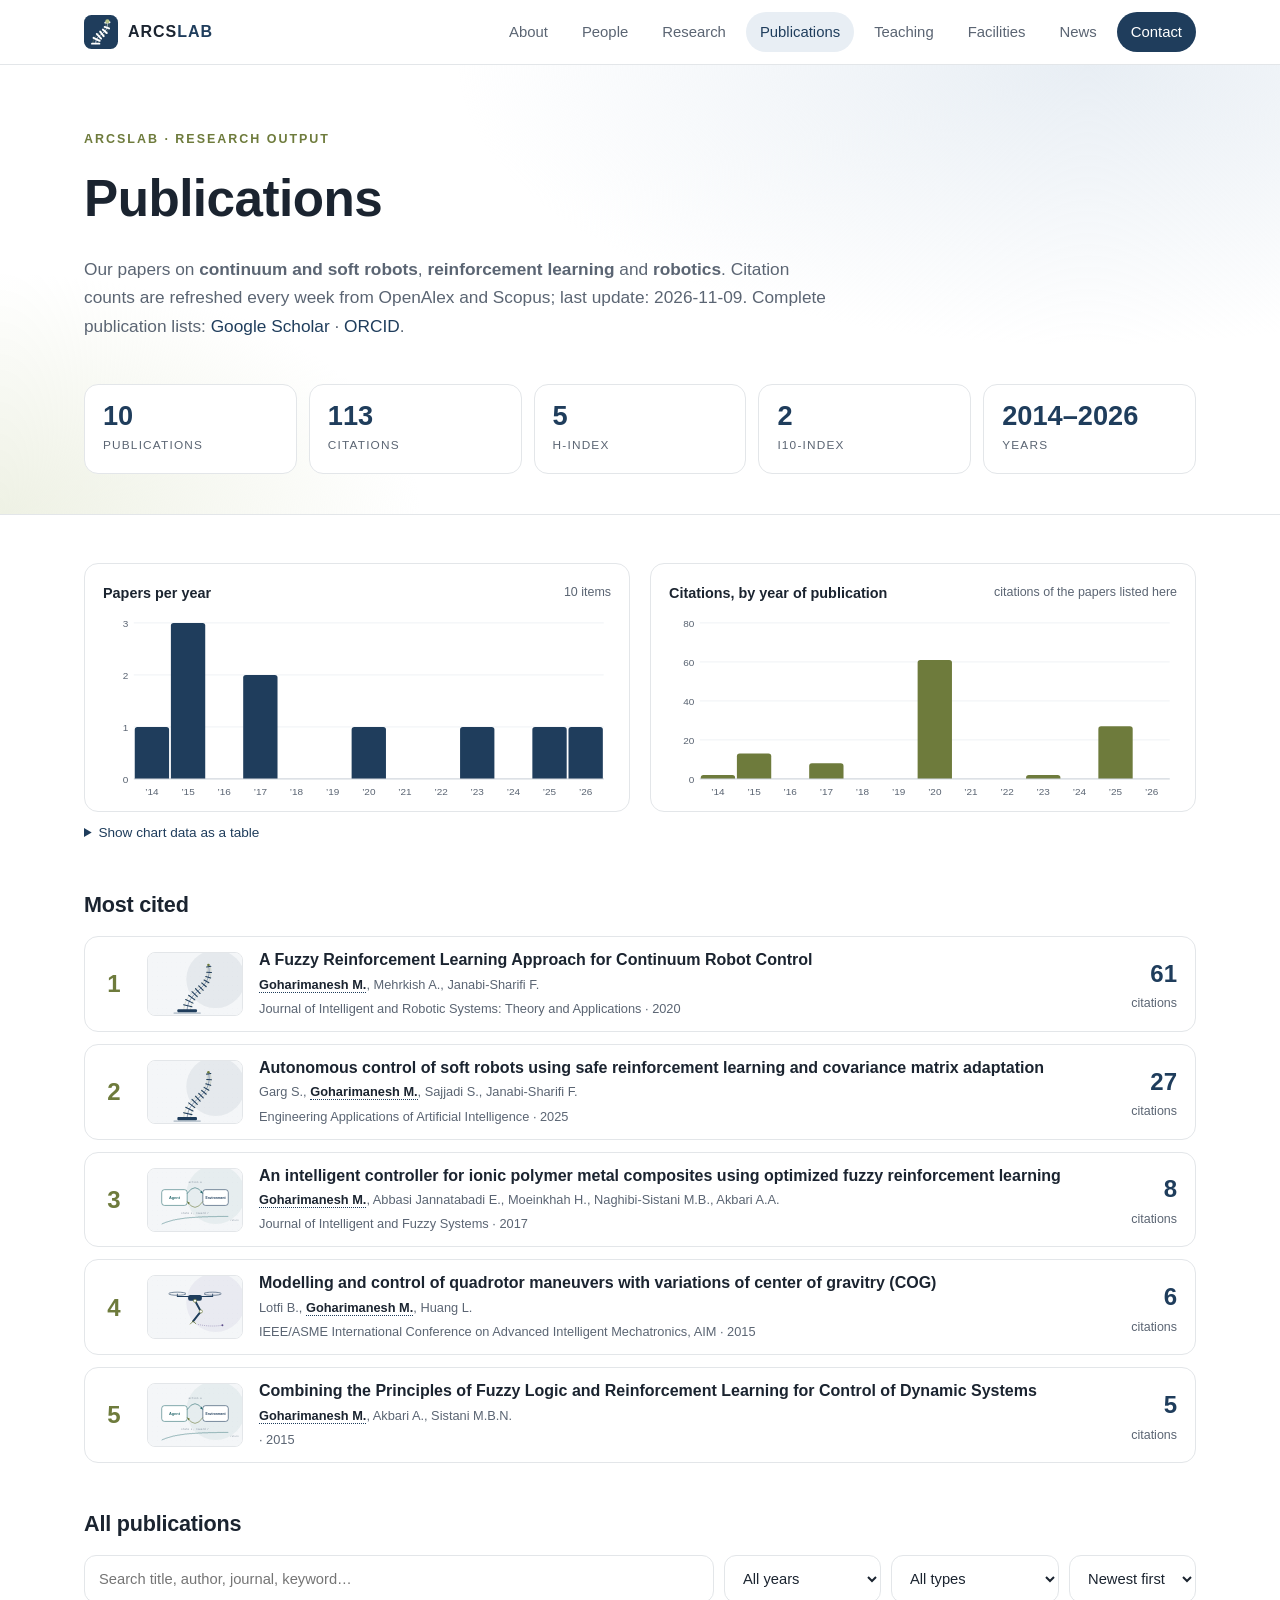
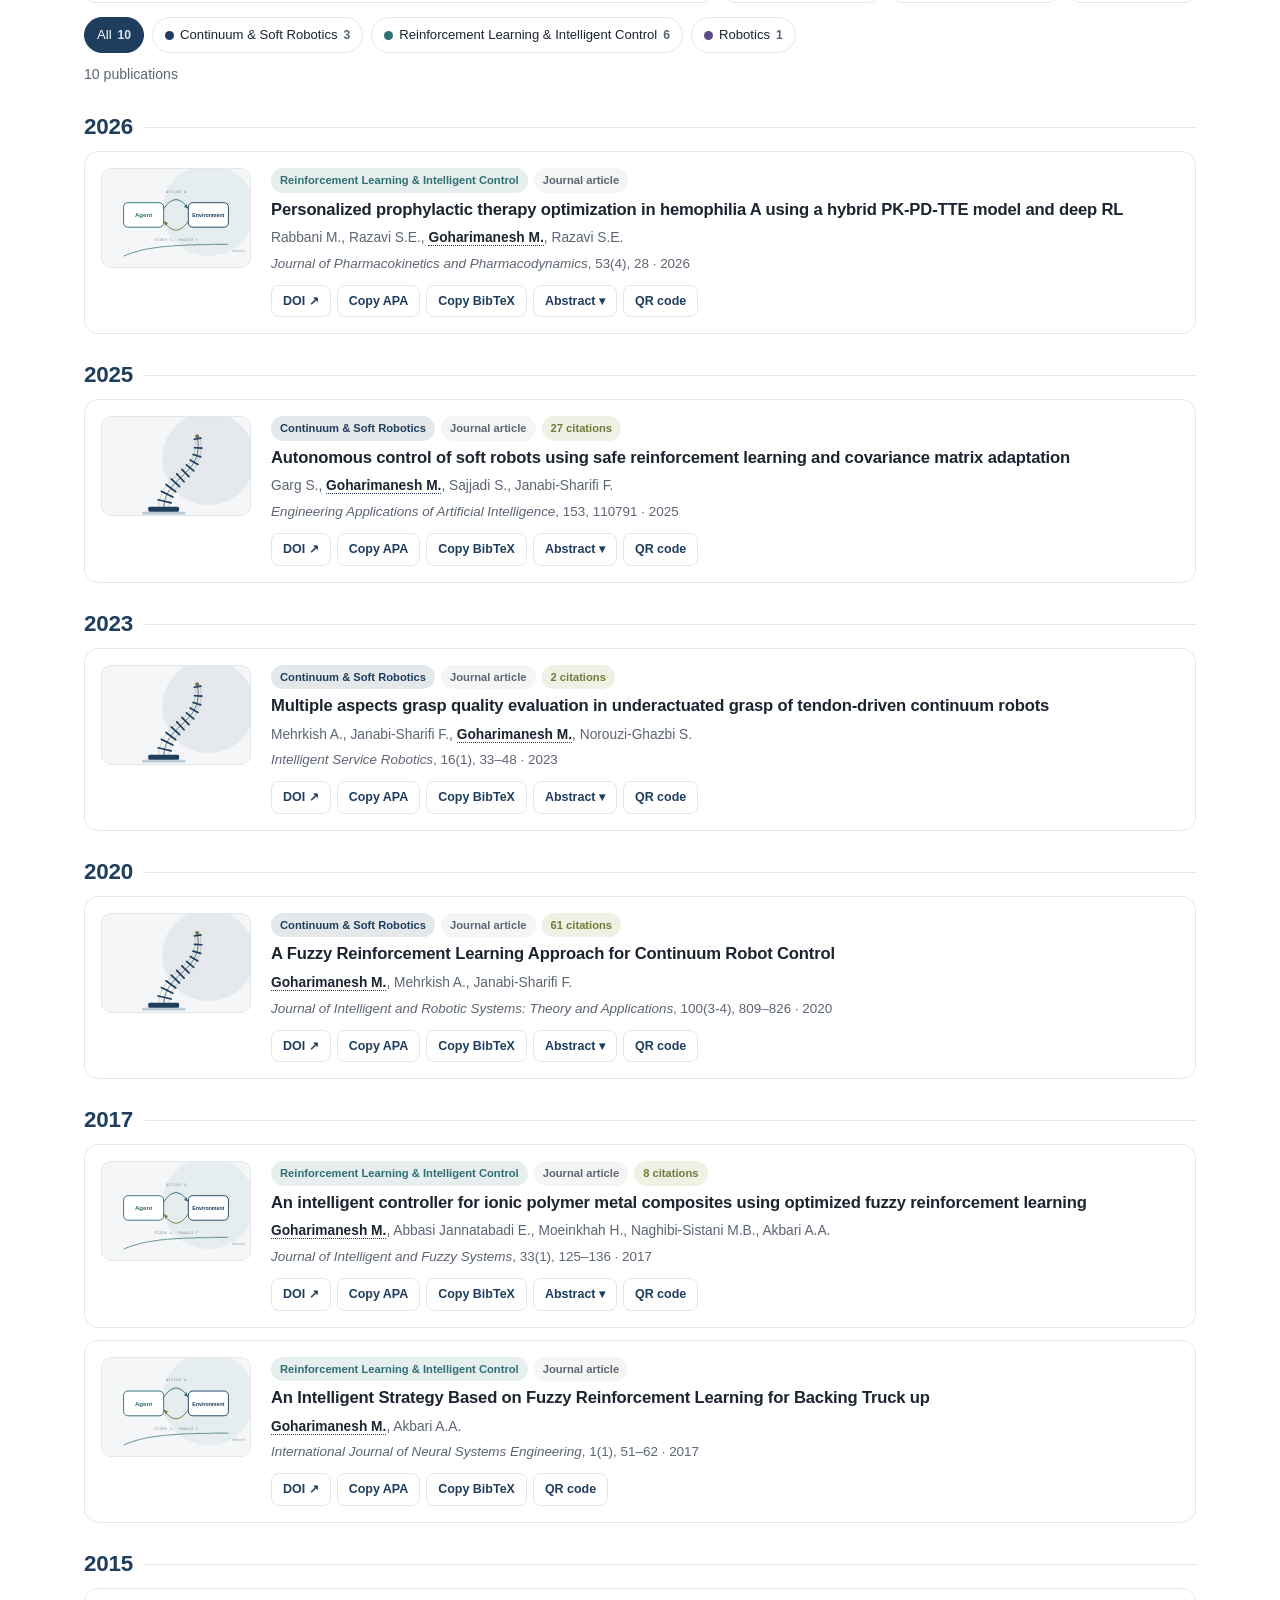
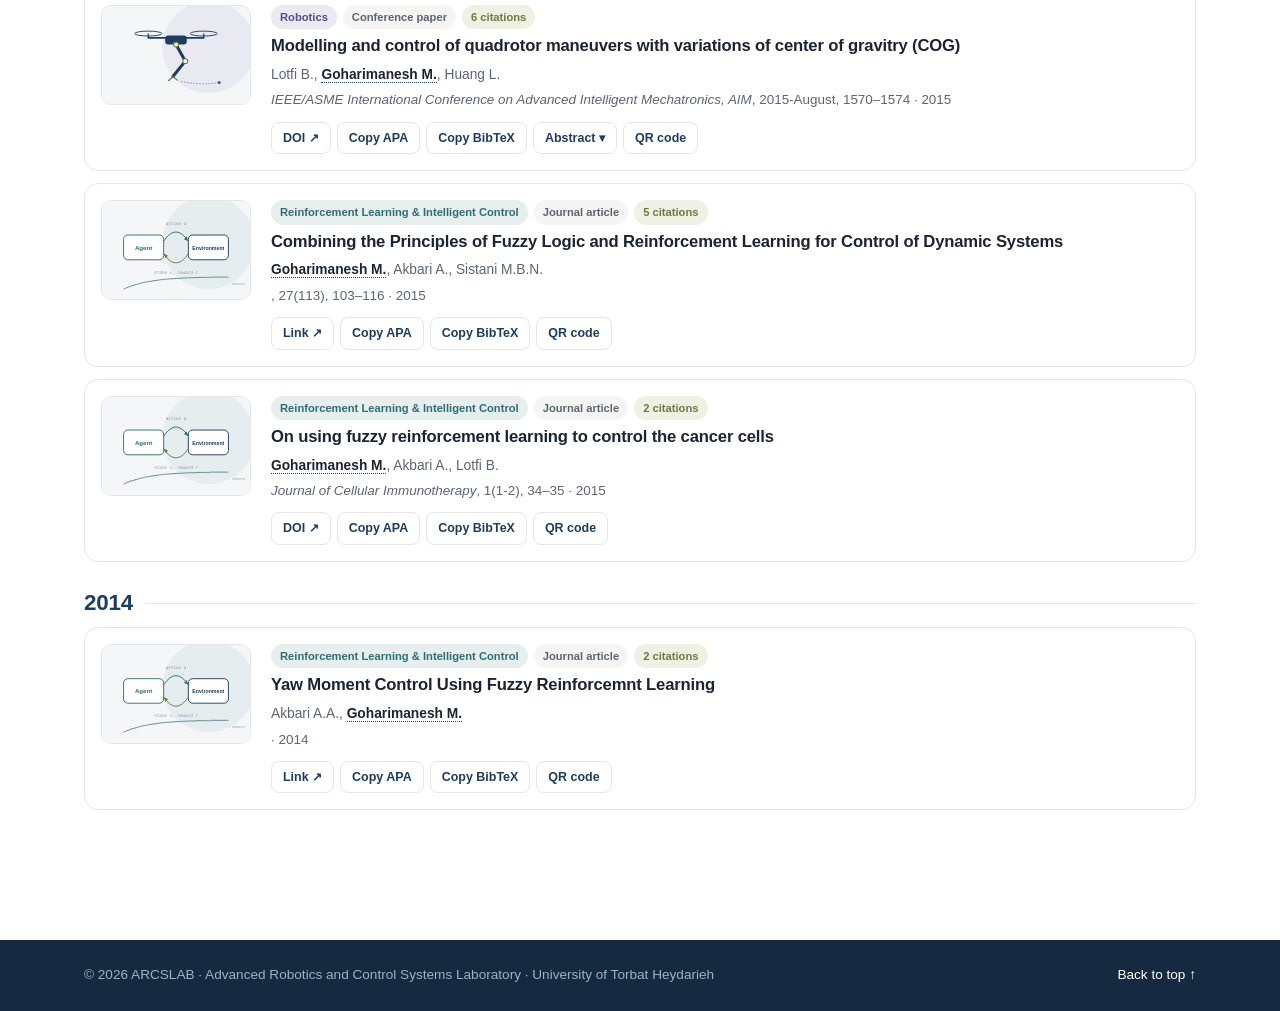
==== commit c2c1bf39: "update" ====
--- a/publications.html
+++ b/publications.html
@@ -12,7 +12,7 @@
   <meta charset="UTF-8">
   <meta name="viewport" content="width=device-width, initial-scale=1.0">
   <title>Publications | ARCSLAB</title>
-  <meta name="description" content="Publications of ARCSLAB, University of Torbat Heydarieh: continuum and soft robotics, MEMS/NEMS, vehicle dynamics, intelligent control and AI in engineering — searchable, with citations, BibTeX/APA and QR codes.">
+  <meta name="description" content="ARCSLAB publications on continuum and soft robots, reinforcement learning and robotics — searchable, with citations, BibTeX/APA and QR codes.">
   <link rel="icon" type="image/svg+xml" href="assets/images/logo/favicon.svg">
   <link rel="stylesheet" href="css/style.css">
 </head>
@@ -42,8 +42,10 @@
       <div class="container">
         <p class="eyebrow">ARCSLAB · Research output</p>
         <h1>Publications</h1>
-        <p class="section-lead">Journal papers, conference papers and books by the lab's faculty and students.
-          Citation counts are refreshed every week from OpenAlex and Scopus; <span id="pub-updated"></span></p>
+        <p class="section-lead">Our papers on <b>continuum and soft robots</b>, <b>reinforcement learning</b> and <b>robotics</b>.
+          Citation counts are refreshed every week from OpenAlex and Scopus; <span id="pub-updated"></span>
+          Complete publication lists: <a href="https://scholar.google.com/citations?user=DmxtV9gAAAAJ&hl=en" target="_blank" rel="noopener">Google Scholar</a> ·
+          <a href="https://orcid.org/0000-0001-7527-1014" target="_blank" rel="noopener">ORCID</a>.</p>
         <div class="scope" role="group" aria-label="Whose publications" id="scope"></div>
         <div class="stat-tiles" id="stats"></div>
       </div>
--- a/css/style.css
+++ b/css/style.css
@@ -590,3 +590,15 @@
 .profile-grid > *, .hero-grid > *, .pub-body, .top-item > div { min-width: 0; }
 .robot-ff { display: inline-flex; align-items: center; gap: 6px; font-size: .8rem; color: var(--ink-soft); margin-left: 4px; }
 .robot-ff input { accent-color: var(--accent); }
+
+/* ---- v3: large, frameless robot beside the title ---- */
+.hero-grid { grid-template-columns: 1fr 1.1fr; padding-top: 24px; padding-bottom: 24px; }
+.hero-robot { position: relative; }
+.hero-robot canvas { display: block; width: 100%; height: min(78vh, 700px); min-height: 520px; }
+@media (max-width: 1060px) { .hero-robot canvas { height: 520px; min-height: 0; } }
+@media (max-width: 760px) { .hero-robot canvas { height: 400px; } .hero-grid { padding-top: 32px; } }
+.hero-robot canvas#robotCanvas { border: 0; background: transparent; border-radius: 0; cursor: default; }
+.hero-stats { display: grid; grid-template-columns: repeat(4, auto); justify-content: start; gap: 18px 32px; }
+@media (max-width: 760px) { .hero-stats { grid-template-columns: repeat(2, auto); } }
+.hero-stats span { white-space: nowrap; }
+.hero-stats { gap: 18px 28px; }
